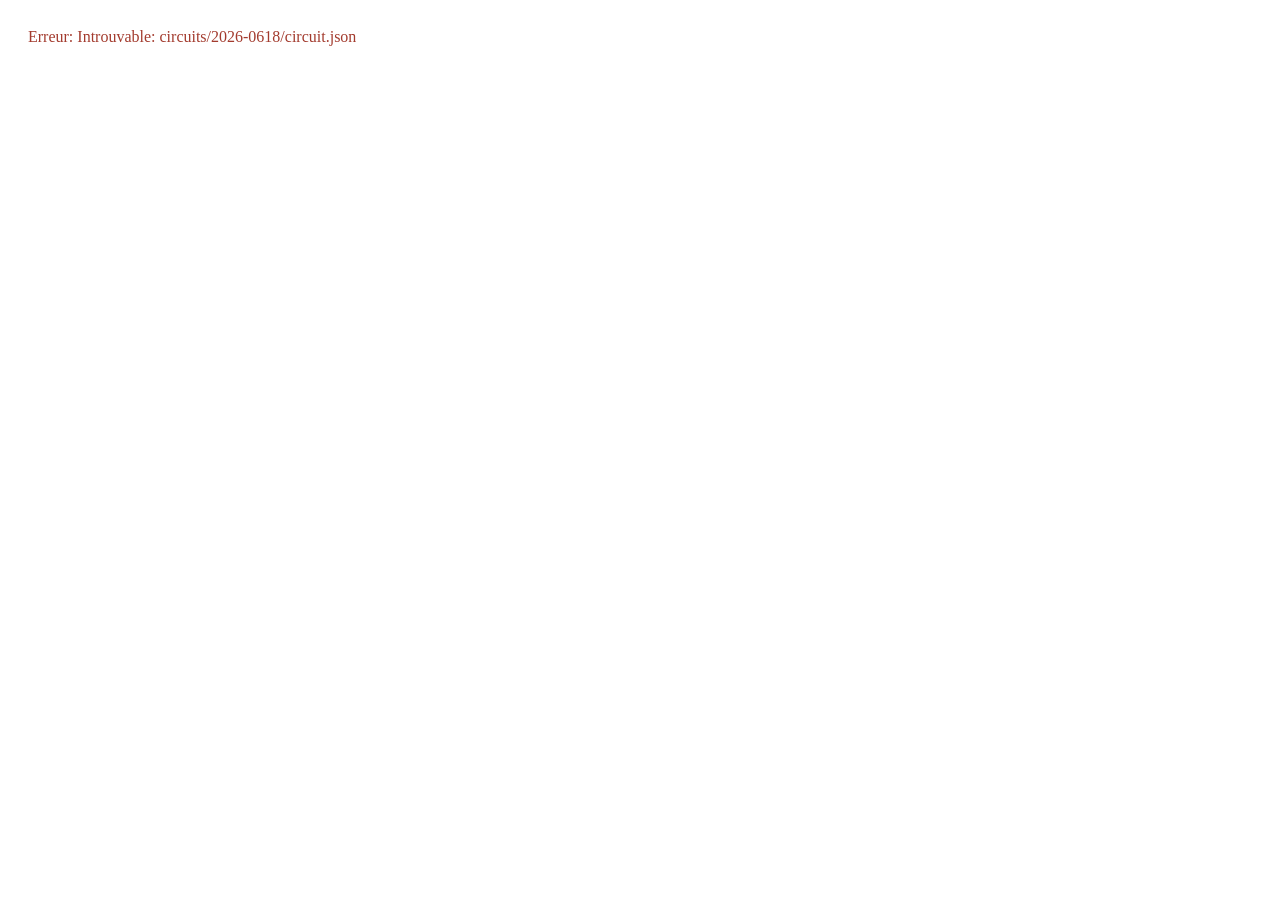
==== index.html @ e63e81df "Create index.html" ====
<!DOCTYPE html>
<html lang="fr">
<head>
<meta charset="UTF-8">
<meta name="viewport" content="width=device-width, initial-scale=1.0, maximum-scale=1.0">
<meta name="apple-mobile-web-app-capable" content="yes">
<meta name="apple-mobile-web-app-status-bar-style" content="default">
<title>Circuit — Dashboard</title>
<link rel="stylesheet" href="style.css">
<style>
  .dash-head { padding: 4px 4px 14px; }
  .dash-titre { font-size: 22px; font-weight: 800; line-height: 1.15; }
  .dash-sous { font-size: 13px; color: var(--ink-soft); margin-top: 4px; }

  .section-bloc { background: var(--card); border: 1px solid var(--card-line); border-radius: 12px; margin-bottom: 8px; overflow: hidden; }
  .section-bloc-header { padding: 12px 14px; display: flex; align-items: center; gap: 10px; cursor: pointer; user-select: none; }
  .section-bloc-titre { flex: 1; font-size: 14px; font-weight: 700; }
  .section-bloc-body { display: none; padding: 0 14px 14px; }
  .section-bloc.ouvert .section-bloc-body { display: block; }
  .section-bloc.ouvert .chev { transform: rotate(180deg); }

  /* Boutons jour */
  .jour-btn { display: flex; align-items: center; gap: 11px; padding: 12px 14px; background: var(--card); border: 1px solid var(--card-line); border-left: 4px solid var(--terra); border-radius: 11px; margin-bottom: 7px; text-decoration: none; color: var(--ink); }
  .jour-btn:active { background: #F6F1E8; }
  .jour-id { font-size: 17px; font-weight: 800; color: var(--terra); min-width: 38px; }
  .jour-info { flex: 1; }
  .jour-date { font-size: 11px; color: var(--ink-faint); text-transform: uppercase; letter-spacing: 0.05em; }
  .jour-titre { font-size: 13.5px; font-weight: 600; line-height: 1.3; margin-top: 1px; }
  .jour-etapes { font-size: 11.5px; color: var(--ink-soft); margin-top: 3px; line-height: 1.4; }
  .jour-arrow { color: var(--ink-faint); font-size: 16px; }

  /* Réservations */
  .resa { border-top: 1px solid var(--card-line); padding: 9px 0; font-size: 12.5px; }
  .resa:first-child { border-top: none; }
  .resa-l1 { display: flex; align-items: baseline; gap: 6px; }
  .resa-ok { font-size: 13px; }
  .resa-jour { color: var(--ink-faint); font-size: 11px; white-space: nowrap; }
  .resa-heure { color: var(--terra); font-weight: 700; font-variant-numeric: tabular-nums; }
  .resa-site { font-weight: 600; margin-top: 2px; }
  .resa-ref { color: var(--ink-soft); font-size: 11.5px; margin-top: 1px; }
  .resa-ref a { color: var(--terra); text-decoration: none; font-weight: 600; }
  .resa-pers { color: var(--ink-faint); font-size: 11px; }
  .resa.alerte { background: #FBEEEA; margin: 0 -14px; padding: 9px 14px; border-radius: 6px; }

  /* Tables génériques */
  .kv { display: flex; padding: 6px 0; border-top: 1px solid var(--card-line); font-size: 13px; }
  .kv:first-child { border-top: none; }
  .kv-k { font-weight: 600; min-width: 90px; color: var(--ink-soft); }
  .kv-v { flex: 1; }

  .transport { border-top: 1px solid var(--card-line); padding: 8px 0; font-size: 12.5px; }
  .transport:first-child { border-top: none; }
  .transport-l1 { font-weight: 600; }
  .transport-l2 { color: var(--ink-soft); font-size: 11.5px; margin-top: 2px; }

  .heb { border-top: 1px solid var(--card-line); padding: 9px 0; font-size: 12.5px; }
  .heb:first-child { border-top: none; }
  .heb-nuits { font-size: 11px; color: var(--ink-faint); text-transform: uppercase; letter-spacing: 0.04em; }
  .heb-nom { font-weight: 700; margin-top: 1px; }
  .heb-info { color: var(--ink-soft); font-size: 11.5px; margin-top: 2px; }
  .heb-info a { color: var(--terra); text-decoration: none; font-weight: 600; }

  .alerte-op { background: #FBEEEA; border: 1px solid #E6C4B8; border-left: 4px solid var(--alert); border-radius: 8px; padding: 9px 11px; margin-bottom: 7px; }
  .alerte-op-titre { font-weight: 700; color: var(--alert); font-size: 12.5px; margin-bottom: 3px; }
  .alerte-op-l { font-size: 12px; color: #6A4038; line-height: 1.5; }

  .warn-transport { background: #FBEEEA; border: 1px solid #E6C4B8; border-radius: 8px; padding: 9px 11px; margin-top: 10px; }
  .warn-transport .t { font-weight: 700; color: var(--alert); font-size: 12.5px; margin-bottom: 3px; }
  .warn-transport .l { font-size: 12px; color: #6A4038; line-height: 1.5; }
</style>
</head>
<body>
<div id="app">Chargement…</div>

<script>
async function loadJSON(path) {
  const res = await fetch(`data/${path}`);
  if (!res.ok) throw new Error(`Introuvable: ${path}`);
  return res.json();
}
function mapLink(url, label) { return url ? `<a href="${url}">${label || 'Maps'}</a>` : ''; }

function renderDash(c) {
  const jours = c.jours.map(j => `
    <a class="jour-btn" href="jour.html?j=${j.id}">
      <div class="jour-id">${j.id}</div>
      <div class="jour-info">
        <div class="jour-date">${j.date}</div>
        <div class="jour-titre">${j.titre}</div>
        <div class="jour-etapes">${j.etapes}</div>
      </div>
      <div class="jour-arrow">›</div>
    </a>`).join('');

  const resas = c.reservations.map(r => {
    const ref = r.pdf ? `${r.ref} · <a href="${r.pdf}">📄 PDF</a>` : r.ref;
    return `
    <div class="resa${r.ok ? '' : ' alerte'}">
      <div class="resa-l1">
        <span class="resa-ok">${r.ok ? '✅' : '❗️'}</span>
        <span class="resa-jour">${r.jour}</span>
        <span class="resa-heure">${r.heure}</span>
        <span class="resa-pers">· ${r.pers}</span>
      </div>
      <div class="resa-site">${r.site}</div>
      <div class="resa-ref">${ref}</div>
    </div>`;
  }).join('');

  const transports = c.transports.map(t => `
    <div class="transport">
      <div class="transport-l1">${t.type} ${t.label} — ${t.ref}</div>
      <div class="transport-l2">${t.date} · ${t.heure} · ${t.lieu}</div>
    </div>`).join('');
  const warnT = c.alerte_transport ? `<div class="warn-transport"><div class="t">${c.alerte_transport.titre}</div>${c.alerte_transport.lignes.map(l=>`<div class="l">${l}</div>`).join('')}</div>` : '';

  const hebs = c.hebergements.map(h => `
    <div class="heb">
      <div class="heb-nuits">${h.nuits}</div>
      <div class="heb-nom">${h.nom}</div>
      <div class="heb-info">${mapLink(h.maps,'🗺️ Maps')} · ${h.contact} · 🅿️ ${h.parking}${h.note ? '<br>📍 '+h.note : ''}</div>
    </div>`).join('');

  const logi = `
    <div class="kv"><div class="kv-k">Groupe</div><div class="kv-v">${c.logistique.groupe}</div></div>
    <div class="kv"><div class="kv-k">Véhicule</div><div class="kv-v">${c.logistique.vehicule}</div></div>
    <div class="kv"><div class="kv-k">Guide</div><div class="kv-v">${c.logistique.guide}</div></div>`;

  const alertes = c.alertes.map(a => `
    <div class="alerte-op">
      <div class="alerte-op-titre">⚠️ ${a.titre}</div>
      ${a.lignes.map(l=>`<div class="alerte-op-l">${l}</div>`).join('')}
    </div>`).join('');

  document.getElementById('app').innerHTML = `
    <div class="dash-head">
      <div class="dash-titre">🗺️ ${c.titre}</div>
      <div class="dash-sous">${c.sous_titre}</div>
    </div>

    <div style="margin-bottom:14px">${jours}</div>

    ${sectionBloc('resa', '🎟️ Réservations', resas, true)}
    ${sectionBloc('transp', '✈️ Vols & Trains', transports + warnT, false)}
    ${sectionBloc('heb', '🏨 Hébergements', hebs, false)}
    ${sectionBloc('logi', '🚐 Logistique', logi, false)}
    ${sectionBloc('alertes', '⚠️ Alertes opérationnelles', alertes, false)}
  `;
}

function sectionBloc(id, titre, contenu, ouvert) {
  return `
    <div class="section-bloc${ouvert ? ' ouvert' : ''}" id="sb-${id}">
      <div class="section-bloc-header" onclick="toggleBloc('sb-${id}')">
        <div class="section-bloc-titre">${titre}</div>
        <div class="chev">▼</div>
      </div>
      <div class="section-bloc-body">${contenu}</div>
    </div>`;
}
function toggleBloc(id) { document.getElementById(id).classList.toggle('ouvert'); }

(async function () {
  try { renderDash(await loadJSON('circuits/2026-0618/circuit.json')); }
  catch (e) { document.getElementById('app').innerHTML = `<div style="padding:20px;color:#A33B2E">Erreur: ${e.message}</div>`; }
})();
</script>
</body>
</html>
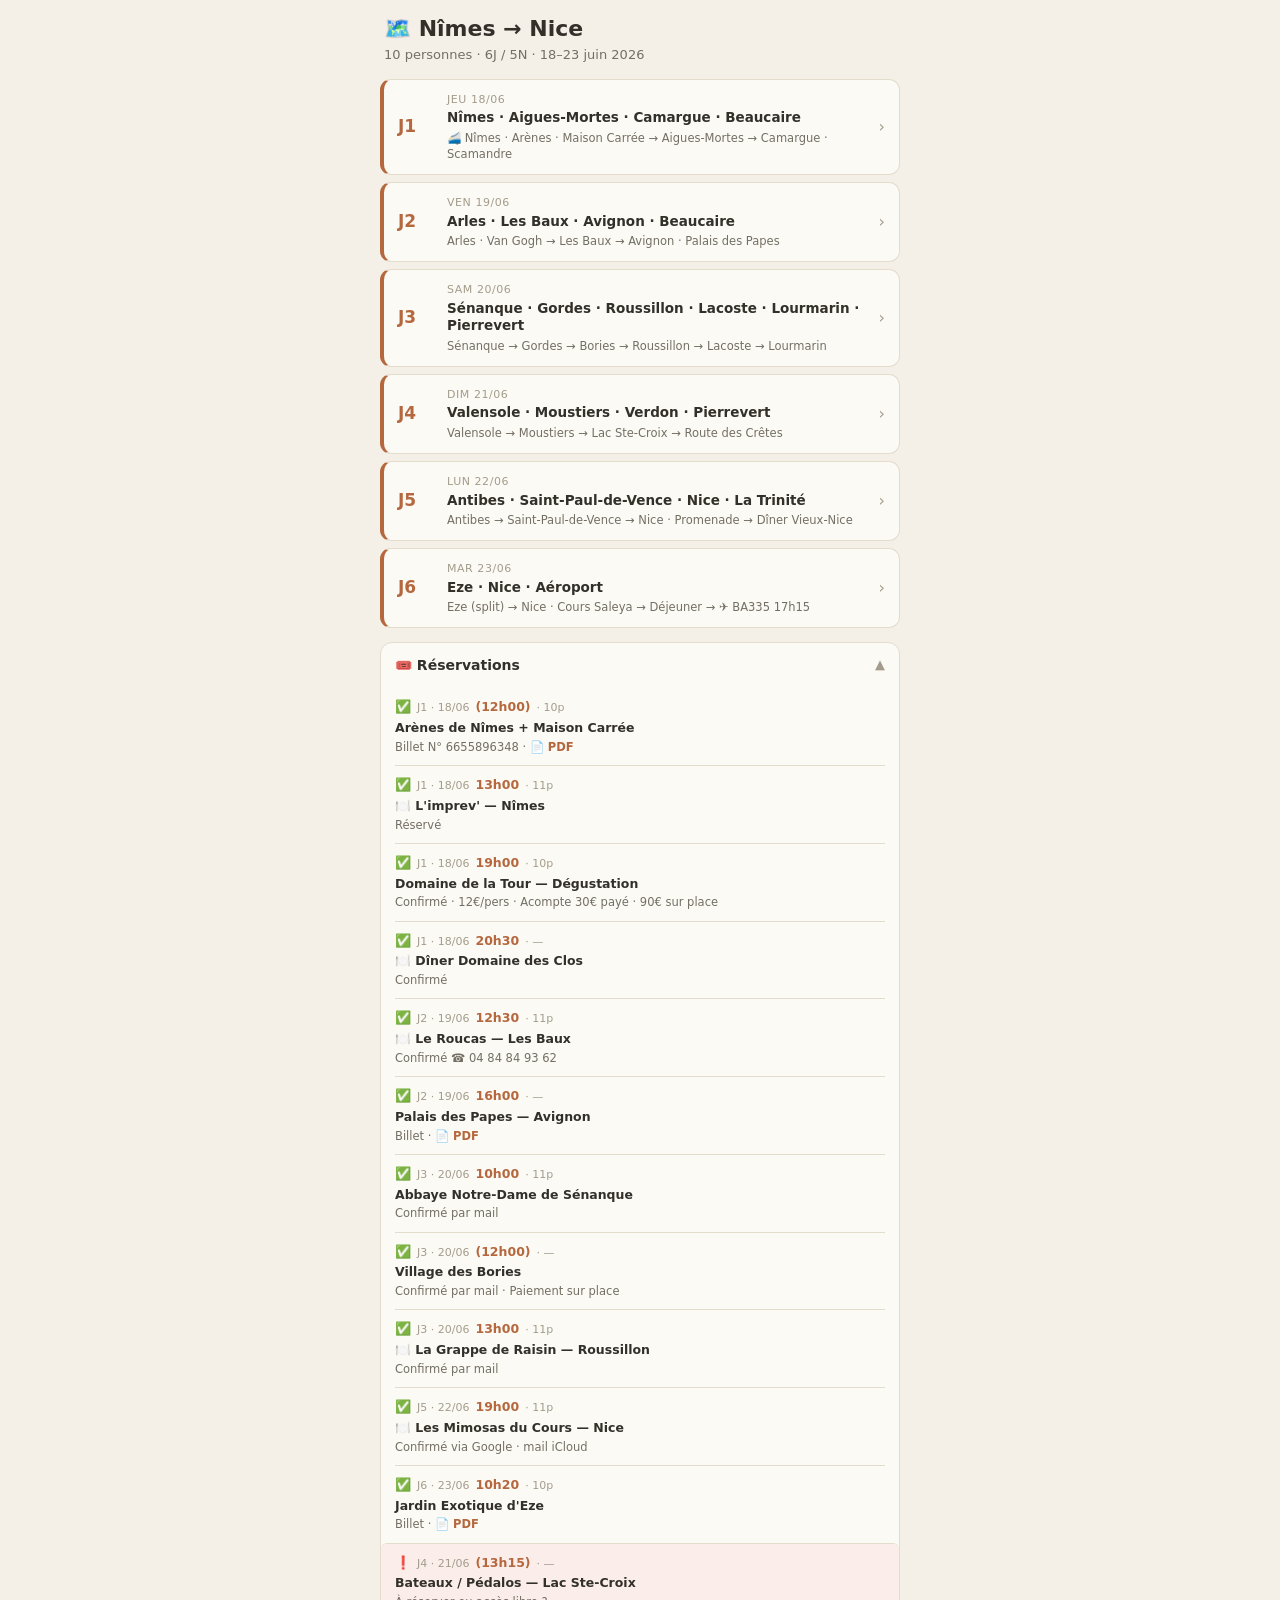
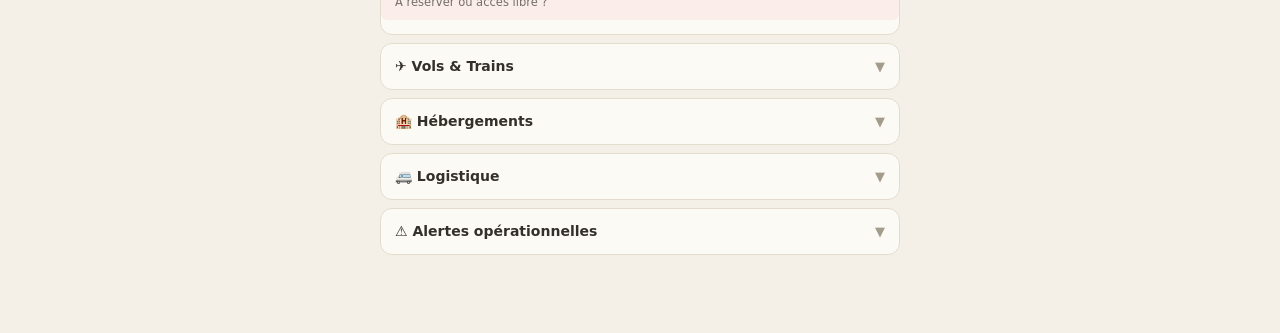
==== commit 1059ea67: "Add files via upload" ====
--- a/index.html
+++ b/index.html
@@ -80,7 +80,7 @@
 }
 function mapLink(url, label) { return url ? `<a href="${url}">${label || 'Maps'}</a>` : ''; }
 
-function renderDash(c) {
+async function renderDash(c) {
   const jours = c.jours.map(j => `
     <a class="jour-btn" href="jour.html?j=${j.id}">
       <div class="jour-id">${j.id}</div>
@@ -114,12 +114,16 @@
     </div>`).join('');
   const warnT = c.alerte_transport ? `<div class="warn-transport"><div class="t">${c.alerte_transport.titre}</div>${c.alerte_transport.lignes.map(l=>`<div class="l">${l}</div>`).join('')}</div>` : '';
 
-  const hebs = c.hebergements.map(h => `
+  const hebs = (await Promise.all(c.hebergements.map(async hr => {
+    const h = await loadJSON(`hebergements/${hr.ref}.json`);
+    const contact = (h.sous||'').split('·').slice(1).join('·').trim() || h.sous || '';
+    return `
     <div class="heb">
-      <div class="heb-nuits">${h.nuits}</div>
+      <div class="heb-nuits">${hr.nuits}</div>
       <div class="heb-nom">${h.nom}</div>
-      <div class="heb-info">${mapLink(h.maps,'🗺️ Maps')} · ${h.contact} · 🅿️ ${h.parking}${h.note ? '<br>📍 '+h.note : ''}</div>
-    </div>`).join('');
+      <div class="heb-info">${h.sous||''} · ${h.parking||''}<br>${mapLink(h.maps,'🗺️ Maps')}${h.note ? ' · 📍 '+h.note : ''}</div>
+    </div>`;
+  }))).join('');
 
   const logi = `
     <div class="kv"><div class="kv-k">Groupe</div><div class="kv-v">${c.logistique.groupe}</div></div>
@@ -161,7 +165,7 @@
 function toggleBloc(id) { document.getElementById(id).classList.toggle('ouvert'); }
 
 (async function () {
-  try { renderDash(await loadJSON('circuits/2026-0618/circuit.json')); }
+  try { await renderDash(await loadJSON('circuits/2026-0618/circuit.json')); }
   catch (e) { document.getElementById('app').innerHTML = `<div style="padding:20px;color:#A33B2E">Erreur: ${e.message}</div>`; }
 })();
 </script>
--- a/style.css
+++ b/style.css
@@ -0,0 +1,120 @@
+* { box-sizing: border-box; margin: 0; padding: 0; -webkit-tap-highlight-color: transparent; }
+:root {
+  /* Fond & papier */
+  --bg: #F4F0E8; --card: #FCFAF5; --card-line: #E4DDCE;
+  /* Encres */
+  --ink: #33302A; --ink-soft: #746F64; --ink-faint: #A39C8C;
+  /* Accents terreux Provence (désaturés) */
+  --terra: #B5683E;        /* terre cuite — accent principal (heures, actif) */
+  --terra-soft: #C89A6A;   /* ocre doux */
+  --olive: #7C7A4A;        /* olive — guides */
+  --olive-bg: #F0EFE2;
+  --olive-line: #D6D3B8;
+  --lav: #8A7BA0;           /* lavande poudrée — boucle/récit accents */
+  --lav-bg: #EFEBF2;
+  --lav-line: #D7CFDF;
+  --gold: #9C7A2E;          /* doré chaud — abstract/billet */
+  --gold-bg: #F6EFDC;
+  --gold-line: #E3D4AC;
+  --sage: #5E7A5E;          /* vert sauge — hébergement */
+  --sage-bg: #EAF0E6;
+  --sage-line: #C8D7C0;
+  --rust: #A6552F;          /* rouille — repas/dégustation chaud */
+  --rust-bg: #F7ECE0;
+  --rust-line: #E6CDB4;
+  --alert: #A33B2E;         /* rouge brique — alertes/flags */
+}
+body { background: var(--bg); color: var(--ink); font-family: -apple-system, system-ui, sans-serif; margin: 0 auto; max-width: 540px; padding: 12px 10px 70px; line-height: 1.5; }
+.day-label { font-size: 11px; color: var(--ink-faint); letter-spacing: 0.09em; text-transform: uppercase; margin-bottom: 2px; padding: 0 4px; }
+.day-title { font-size: 18px; font-weight: 700; margin-bottom: 10px; line-height: 1.25; padding: 0 4px; color: var(--ink); }
+
+/* Barre mode terrain / révision — doux, pas de bleu plat */
+.mode-bar { display: flex; gap: 6px; margin: 0 4px 12px; }
+.mode-btn { flex: 1; text-align: center; padding: 9px; border-radius: 9px; font-size: 12.5px; font-weight: 600; cursor: pointer; border: 1px solid var(--card-line); background: var(--card); color: var(--ink-soft); user-select: none; transition: all 0.15s; }
+.mode-btn.actif { background: var(--terra); color: #FCFAF5; border-color: var(--terra); box-shadow: 0 1px 3px rgba(181,104,62,0.25); }
+
+.abstract { background: var(--gold-bg); border: 1px solid var(--gold-line); border-left: 4px solid var(--gold); border-radius: 10px; padding: 12px 13px; margin-bottom: 12px; }
+.abstract-title { font-size: 11px; color: var(--gold); text-transform: uppercase; letter-spacing: 0.08em; margin-bottom: 8px; font-weight: 700; }
+.abstract-row { font-size: 13.5px; margin-bottom: 5px; line-height: 1.4; }
+.abstract-row:last-child { margin-bottom: 0; }
+.abstract .ref { color: var(--ink-soft); font-size: 12px; }
+.abstract .alerte { color: var(--alert); font-weight: 700; }
+.heure-cle { color: var(--gold); font-weight: 700; }
+.abstract a { color: var(--terra); text-decoration: none; font-weight: 600; }
+
+.heberg { background: var(--sage-bg); border: 1px solid var(--sage-line); border-left: 4px solid var(--sage); border-radius: 10px; margin-bottom: 12px; overflow: hidden; }
+.heberg-header { padding: 11px 13px; display: flex; align-items: center; gap: 10px; user-select: none; }
+.heberg-titre-zone { flex: 1; display: flex; align-items: center; gap: 10px; cursor: pointer; }
+.heberg-titre { flex: 1; font-size: 14px; font-weight: 600; }
+.heberg-titre .sub { font-size: 12px; color: var(--sage); font-weight: 400; margin-top: 1px; }
+.heberg-body { display: none; padding: 0 13px 13px; }
+.heberg.ouvert .heberg-body { display: block; }
+.heberg.ouvert .chev { transform: rotate(180deg); }
+.chev { color: var(--ink-faint); font-size: 13px; flex-shrink: 0; transition: transform 0.15s; }
+
+.creneau { background: var(--card); border: 1px solid var(--card-line); border-radius: 12px; margin-bottom: 7px; overflow: hidden; }
+.creneau.actif { border-color: var(--terra); box-shadow: 0 0 0 2px rgba(181,104,62,0.13); }
+.creneau-header { padding: 13px 14px; display: flex; align-items: center; gap: 11px; cursor: pointer; user-select: none; }
+.creneau-time { font-size: 16px; font-weight: 700; font-variant-numeric: tabular-nums; color: var(--terra); min-width: 50px; }
+.creneau-titre { flex: 1; font-size: 14.5px; font-weight: 600; line-height: 1.3; }
+.creneau-duree { font-size: 12px; color: var(--ink-soft); margin-top: 2px; font-weight: 400; }
+.creneau-body { display: none; padding: 0 14px 14px; }
+.creneau.ouvert .creneau-body { display: block; }
+.creneau.ouvert .creneau-header .chev { transform: rotate(180deg); }
+
+.info-bar { background: var(--gold-bg); border: 1px solid var(--gold-line); border-radius: 8px; padding: 7px 11px; margin-bottom: 12px; font-size: 12.5px; color: var(--gold); }
+.info-bar a { color: var(--terra); text-decoration: none; font-weight: 600; }
+.resa-bar { background: var(--rust-bg); border: 1px solid var(--rust-line); border-radius: 8px; padding: 7px 11px; margin-bottom: 12px; font-size: 12.5px; color: var(--rust); }
+
+.boucle-bar { display: flex; align-items: center; gap: 6px; padding: 4px 0 10px; margin-bottom: 4px; font-size: 13px; color: var(--lav); flex-wrap: wrap; border-bottom: 1px solid var(--card-line); }
+
+.segment { font-size: 12.5px; color: var(--ink-soft); padding: 5px 0; }
+.segment + .segment { border-top: 1px solid var(--card-line); }
+.sous-titre { font-size: 12.5px; color: var(--ink-soft); font-weight: 600; margin: 10px 0 4px; }
+
+.point { border-top: 1px solid var(--card-line); padding-top: 13px; margin-top: 13px; }
+.point:first-of-type { border-top: none; padding-top: 0; margin-top: 0; }
+.point-tete { display: flex; align-items: center; gap: 7px; margin-bottom: 7px; flex-wrap: wrap; }
+.point-nom { font-size: 14.5px; font-weight: 600; line-height: 1.3; }
+.point-meta { font-size: 12px; color: var(--ink-soft); }
+
+.map-btn { display: inline-flex; align-items: center; justify-content: center; min-width: 30px; height: 30px; padding: 0 6px; background: transparent; border: none; border-radius: 7px; font-size: 17px; text-decoration: none; flex-shrink: 0; }
+.map-btn:active { background: rgba(0,0,0,0.05); }
+
+.aide { font-size: 13.5px; color: #3A372F; line-height: 1.7; }
+.aide .ligne { padding: 0.5px 0; }
+.aide .photo { color: var(--ink-soft); margin-top: 4px; }
+.aide .flag { color: var(--alert); }
+
+.original { font-size: 13.5px; color: #3A372F; line-height: 1.75; display: none; }
+.original .ligne { padding: 0.5px 0; }
+.original .vide { color: var(--ink-faint); font-style: italic; }
+body.mode-revision .aide { display: none; }
+body.mode-revision .original { display: block; }
+
+.acces-rangee { display: flex; gap: 7px; margin-top: 10px; flex-wrap: wrap; }
+.btn-recit { background: var(--gold-bg); border: 1px solid var(--gold-line); color: var(--gold); border-radius: 8px; padding: 6px 11px; font-size: 12px; cursor: pointer; font-family: inherit; }
+.btn-obsidian { background: var(--olive-bg); border: 1px solid var(--olive-line); color: var(--olive); border-radius: 8px; padding: 6px 11px; font-size: 12px; text-decoration: none; display: inline-flex; align-items: center; gap: 4px; font-weight: 600; }
+.recit { display: none; background: #F8F4EA; border: 1px solid var(--card-line); border-radius: 8px; padding: 12px; margin-top: 8px; font-size: 13px; color: #44403A; line-height: 1.7; }
+.recit.ouvert { display: block; }
+.recit .titre-recit { color: var(--gold); font-weight: 600; margin-bottom: 6px; font-size: 13px; }
+.recit .ligne { padding: 1px 0; }
+.recit .speak { color: var(--terra); margin-top: 6px; }
+.recit .original-recit { display: none; }
+body.mode-revision .recit .lignes-recit { display: none; }
+body.mode-revision .recit .original-recit { display: block; }
+
+.note-pratique { margin-top: 12px; }
+.note-toggle { width: 100%; background: var(--lav-bg); border: 1px solid var(--lav-line); color: var(--lav); border-radius: 8px; padding: 8px 12px; font-size: 12.5px; text-align: left; cursor: pointer; display: flex; justify-content: space-between; align-items: center; font-family: inherit; font-weight: 600; }
+.note-body { display: none; background: #F4F1F6; border: 1px solid var(--lav-line); border-top: none; border-radius: 0 0 8px 8px; padding: 11px 12px; font-size: 13px; color: #4A4452; line-height: 1.7; }
+.note-body.ouvert { display: block; }
+.note-body .flag { color: var(--alert); }
+
+.guide-oral { margin-top: 14px; padding-top: 12px; border-top: 1px dashed var(--card-line); }
+.guide-oral-btns { display: flex; gap: 7px; flex-wrap: wrap; align-items: center; }
+
+.option-bloc { background: var(--lav-bg); border: 1px solid var(--lav-line); border-radius: 8px; padding: 9px 12px; margin-top: 12px; font-size: 12.5px; color: var(--lav); }
+.bloc-texte { font-size: 13.5px; color: #3A372F; line-height: 1.65; }
+
+.footer { text-align: center; font-size: 11px; color: var(--ink-faint); margin-top: 22px; line-height: 1.6; }
+.footer a { color: var(--olive); text-decoration: none; }
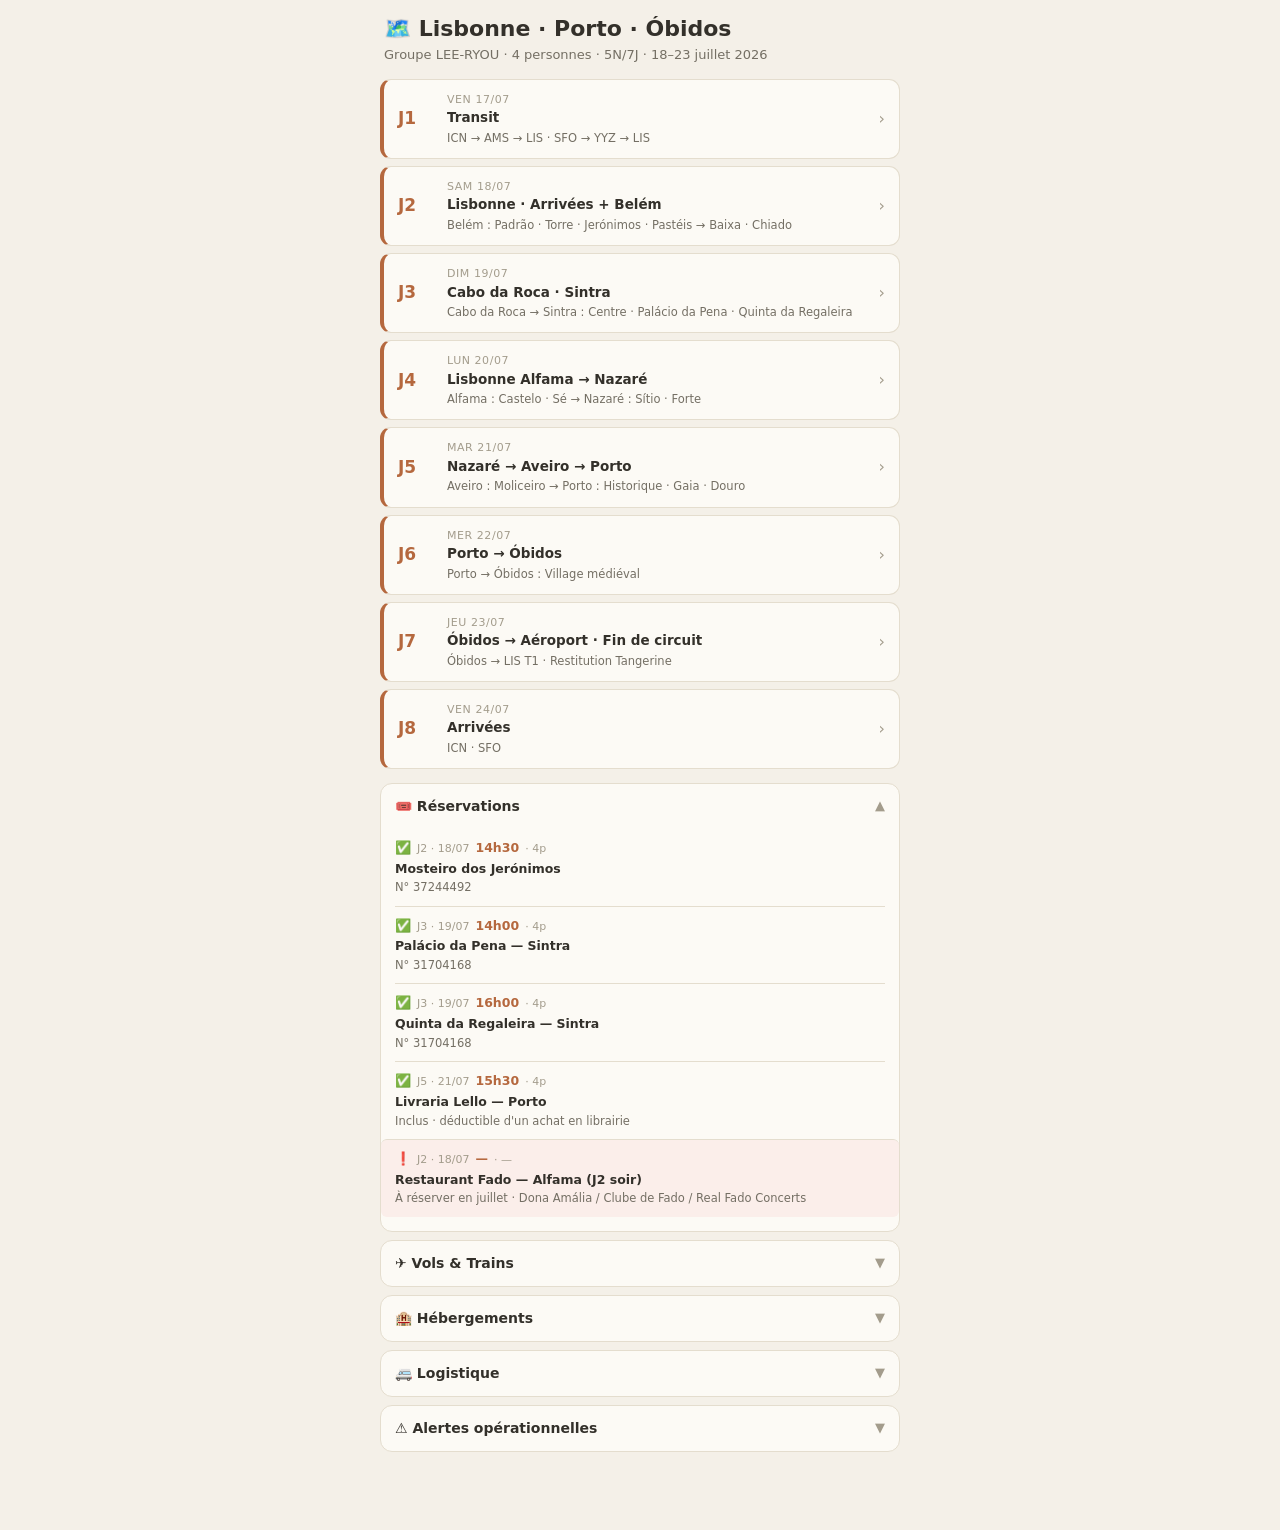
==== commit f2eb8c4f: "Add files via upload" ====
--- a/index.html
+++ b/index.html
@@ -165,7 +165,7 @@
 function toggleBloc(id) { document.getElementById(id).classList.toggle('ouvert'); }
 
 (async function () {
-  try { await renderDash(await loadJSON('circuits/2026-0618/circuit.json')); }
+  try { await renderDash(await loadJSON('circuits/2026-0718/circuit.json')); }
   catch (e) { document.getElementById('app').innerHTML = `<div style="padding:20px;color:#A33B2E">Erreur: ${e.message}</div>`; }
 })();
 </script>
--- a/style.css
+++ b/style.css
@@ -118,3 +118,9 @@
 
 .footer { text-align: center; font-size: 11px; color: var(--ink-faint); margin-top: 22px; line-height: 1.6; }
 .footer a { color: var(--olive); text-decoration: none; }
+
+/* Warning de jour (callout warning avant les créneaux) */
+.day-warning { background: #FBEEEA; border: 1px solid #E6C4B8; border-left: 4px solid var(--alert); border-radius: 10px; padding: 11px 13px; margin-bottom: 12px; }
+.day-warning-titre { font-weight: 700; color: var(--alert); font-size: 13px; margin-bottom: 5px; }
+.day-warning-l { font-size: 12.5px; color: #6A4038; line-height: 1.6; padding: 1px 0; }
+.day-warning-l a { color: var(--terra); text-decoration: none; font-weight: 600; }
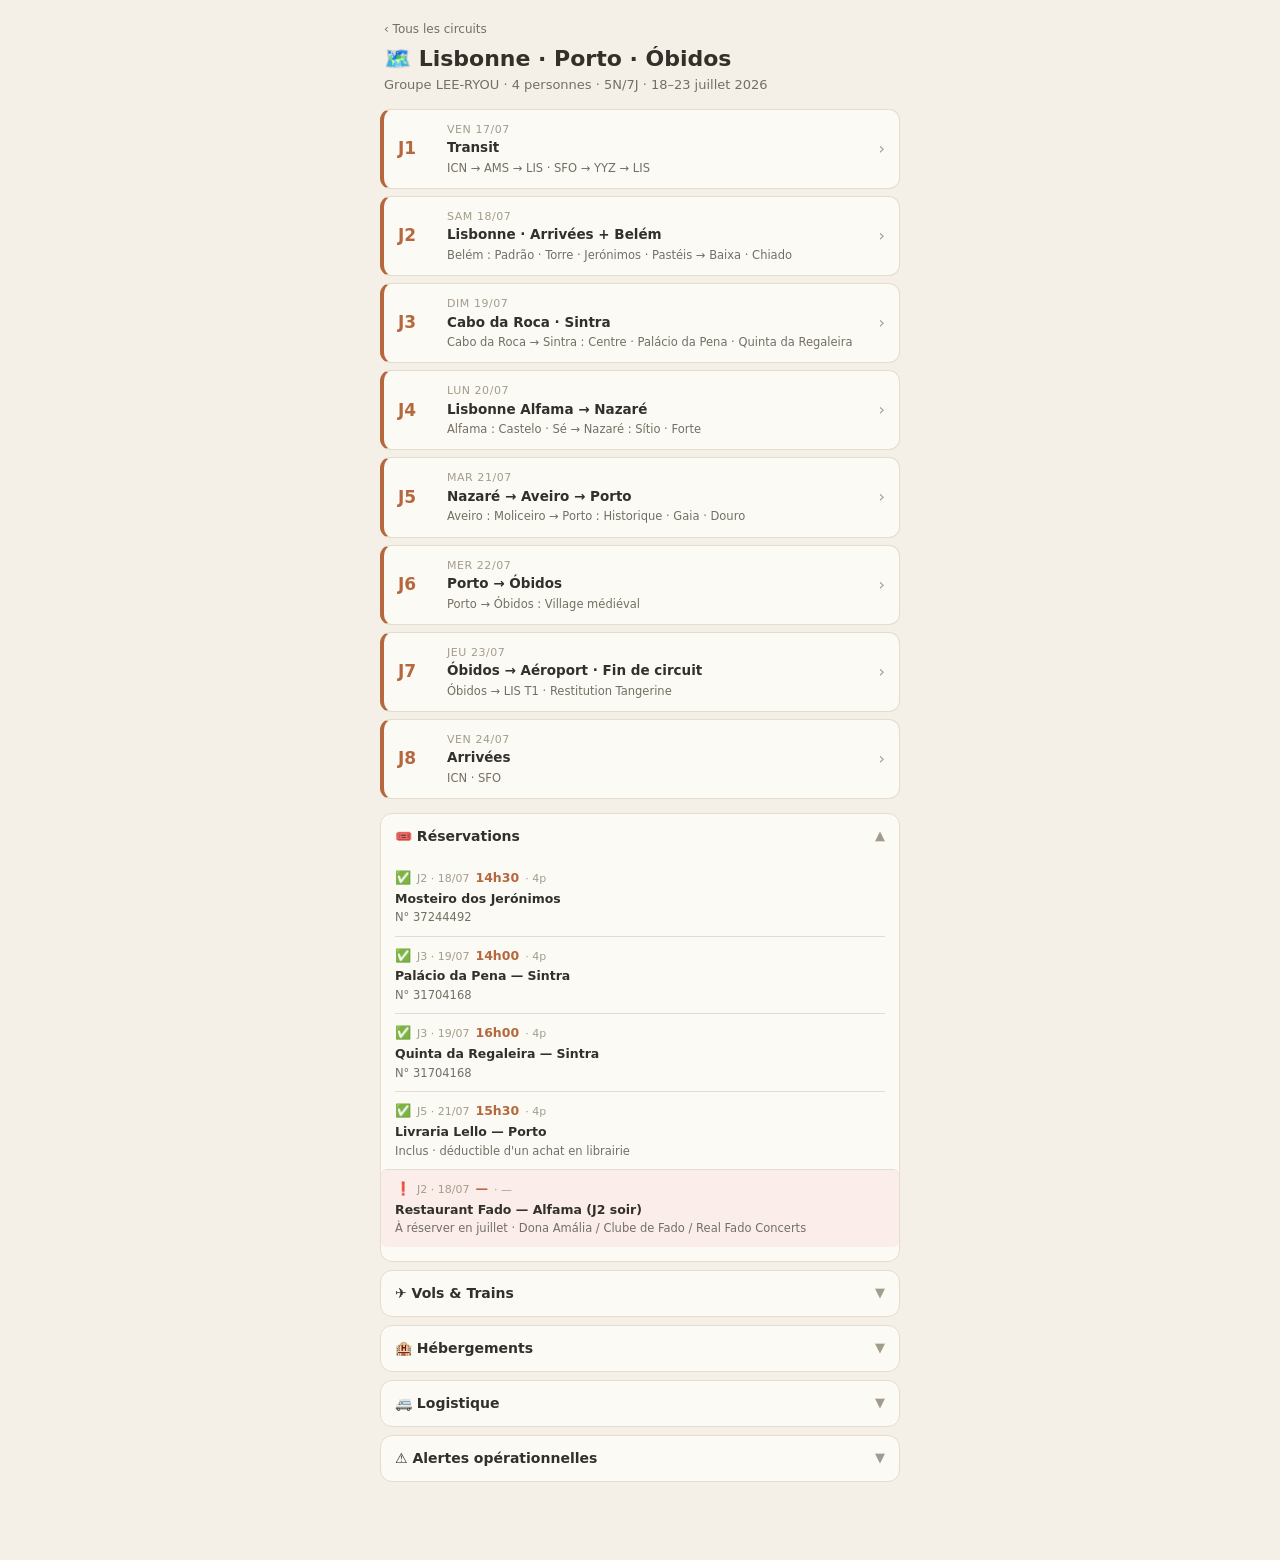
==== commit 0feb7017: "Add files via upload" ====
--- a/index.html
+++ b/index.html
@@ -80,9 +80,9 @@
 }
 function mapLink(url, label) { return url ? `<a href="${url}">${label || 'Maps'}</a>` : ''; }
 
-async function renderDash(c) {
+async function renderDash(c, circuitId) {
   const jours = c.jours.map(j => `
-    <a class="jour-btn" href="jour.html?j=${j.id}">
+    <a class="jour-btn" href="jour.html?j=${j.id}&c=${circuitId}">
       <div class="jour-id">${j.id}</div>
       <div class="jour-info">
         <div class="jour-date">${j.date}</div>
@@ -138,6 +138,7 @@
 
   document.getElementById('app').innerHTML = `
     <div class="dash-head">
+      <a href="accueil.html" style="font-size:12px;color:var(--ink-soft);text-decoration:none;display:inline-block;margin-bottom:8px">‹ Tous les circuits</a>
       <div class="dash-titre">🗺️ ${c.titre}</div>
       <div class="dash-sous">${c.sous_titre}</div>
     </div>
@@ -165,7 +166,10 @@
 function toggleBloc(id) { document.getElementById(id).classList.toggle('ouvert'); }
 
 (async function () {
-  try { await renderDash(await loadJSON('circuits/2026-0718/circuit.json')); }
+  try {
+    const circuitId = new URLSearchParams(location.search).get('c') || '2026-0718';
+    await renderDash(await loadJSON(`circuits/${circuitId}/circuit.json`), circuitId);
+  }
   catch (e) { document.getElementById('app').innerHTML = `<div style="padding:20px;color:#A33B2E">Erreur: ${e.message}</div>`; }
 })();
 </script>
